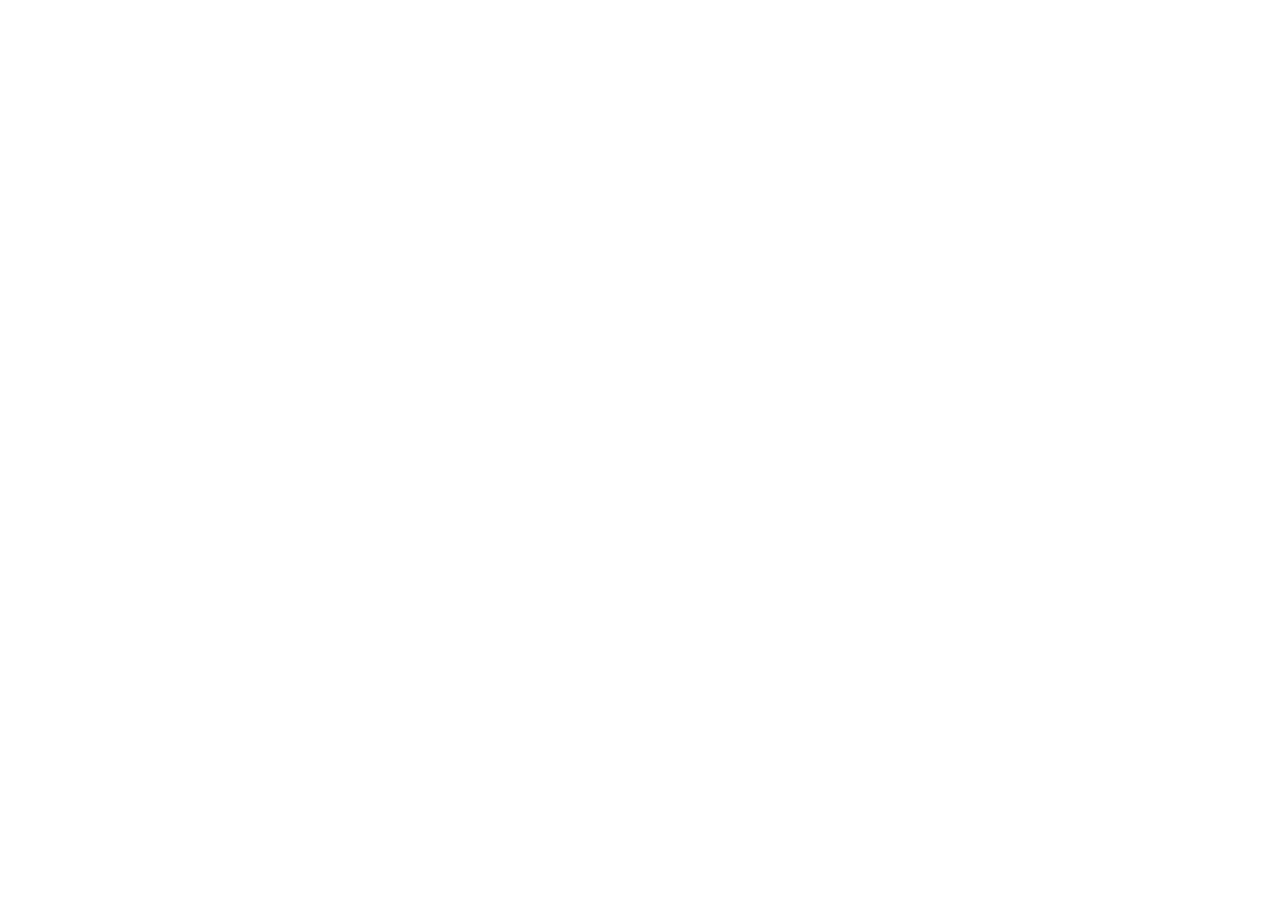
==== index.html @ 048d85ec "Arquivo index criado" ====
<!DOCTYPE html>
<html lang="pt-br">
<head>
    <meta charset="UTF-8">
    <meta name="viewport" content="width=device-width, initial-scale=1.0">
    <title>Barbearia</title>
</head>
<body>
    
</body>
</html>
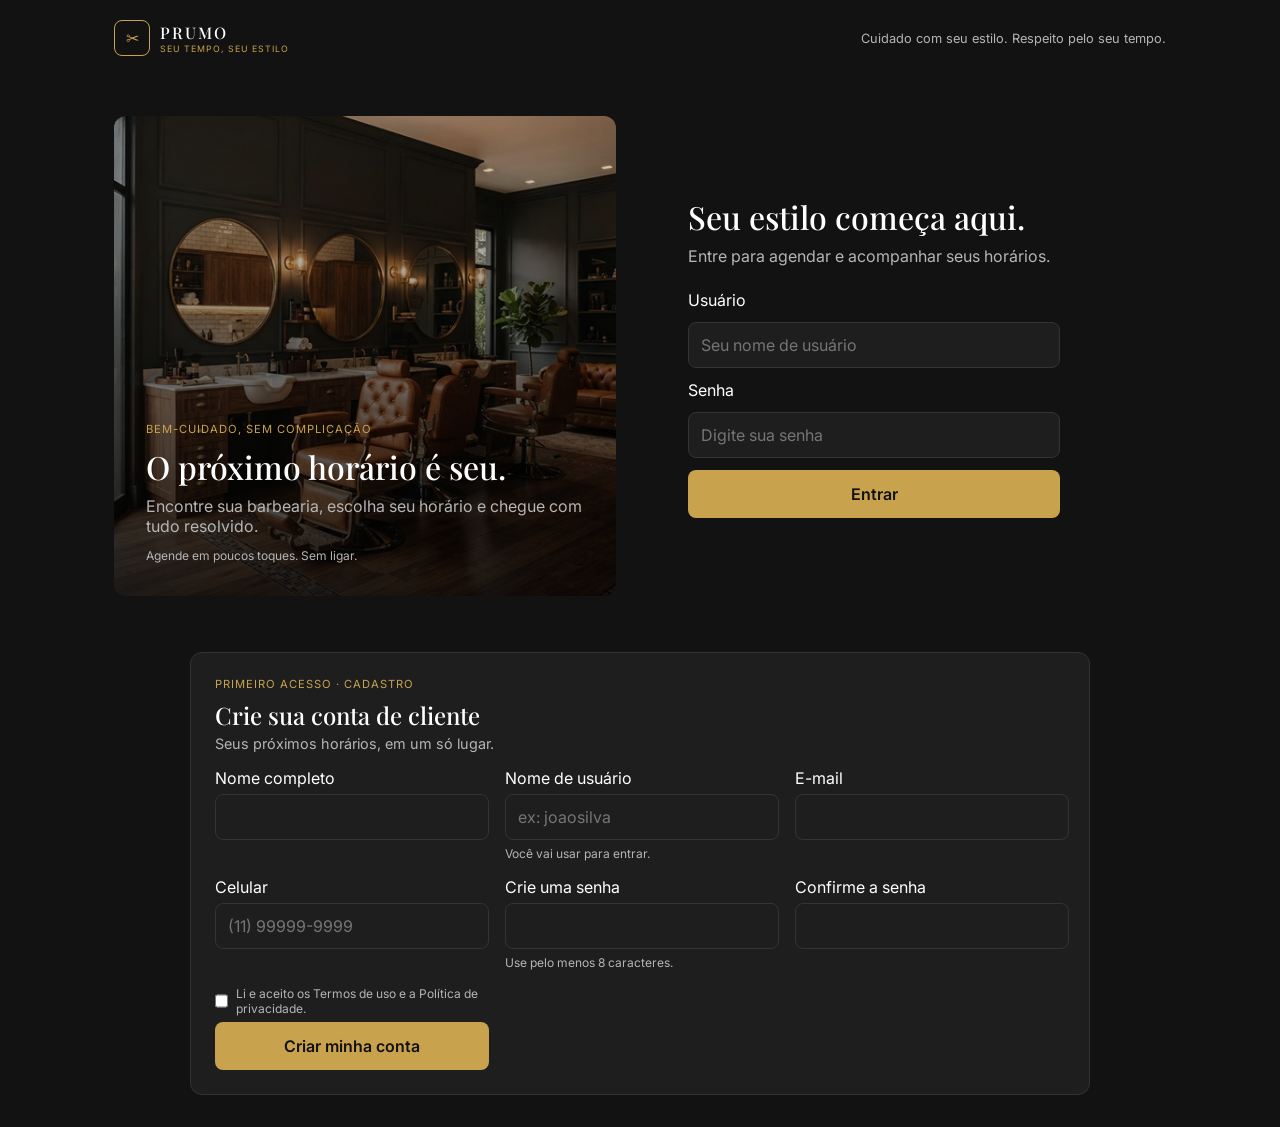
==== commit 2a8a2a4c: "Move o login para a raiz e leva o cliente direto ao agendamento O index.html saiu de frontend/ para " ====
--- a/index.html
+++ b/index.html
@@ -1,11 +1,123 @@
-<!DOCTYPE html>
-<html lang="pt-br">
-<head>
-    <meta charset="UTF-8">
-    <meta name="viewport" content="width=device-width, initial-scale=1.0">
-    <title>Barbearia</title>
-</head>
-<body>
-    
-</body>
-</html>+<!doctype html>
+<html lang="pt-BR">
+  <head>
+    <meta name="api-url" content="">
+    <meta charset="UTF-8" />
+    <meta name="viewport" content="width=device-width, initial-scale=1.0" />
+    <title>Prumo | Entrar</title>
+    <link rel="preconnect" href="https://fonts.googleapis.com" />
+    <link rel="preconnect" href="https://fonts.gstatic.com" crossorigin />
+    <link
+      href="https://fonts.googleapis.com/css2?family=Inter:wght@400;500;600&family=Playfair+Display:wght@500;600&display=swap"
+      rel="stylesheet"
+    />
+    <link rel="stylesheet" href="frontend/css/login.css" />
+  </head>
+  <body>
+    <header class="navbar">
+      <div class="logo">
+        <span class="logo-icone">✂</span>
+        <div class="logo-texto">
+          <strong>PRUMO</strong>
+          <small>SEU TEMPO, SEU ESTILO</small>
+        </div>
+      </div>
+
+      <p class="navbar-frase">
+        Cuidado com seu estilo. Respeito pelo seu tempo.
+      </p>
+    </header>
+    <div class="tela-login">
+      <aside class="destaque">
+        <div class="destaque-texto">
+          <span class="destaque-etiqueta">BEM-CUIDADO, SEM COMPLICAÇÃO</span>
+          <h2>O próximo horário é seu.</h2>
+          <p>
+            Encontre sua barbearia, escolha seu horário e chegue com tudo
+            resolvido.
+          </p>
+          <small>Agende em poucos toques. Sem ligar.</small>
+        </div>
+      </aside>
+
+      <main class="login">
+        <h1>Seu estilo começa aqui.</h1>
+        <p>Entre para agendar e acompanhar seus horários.</p>
+        <form id="form-login">
+          <label for="usuario">Usuário</label>
+          <input
+            type="text"
+            id="usuario"
+            placeholder="Seu nome de usuário"
+            autocomplete="username"
+            required
+          />
+          <label for="senha">Senha</label>
+          <input
+            type="password"
+            id="senha"
+            placeholder="Digite sua senha"
+            required
+          />
+          <button type="submit" class="btn-entrar">Entrar</button>
+        </form>
+      </main>
+    </div>
+
+    <section class="cadastro" id="cadastro">
+      <p class="etiqueta">PRIMEIRO ACESSO · CADASTRO</p>
+      <h2>Crie sua conta de cliente</h2>
+      <p class="subtitulo">Seus próximos horários, em um só lugar.</p>
+
+      <form id="form-cadastro" class="grade">
+        <div class="campo">
+          <label for="nome">Nome completo</label>
+          <input type="text" id="nome" required />
+        </div>
+
+        <div class="campo">
+          <label for="username-cad">Nome de usuário</label>
+          <input type="text" id="username-cad" placeholder="ex: joaosilva" required />
+          <small>Você vai usar para entrar.</small>
+        </div>
+
+        <div class="campo">
+          <label for="email-cad">E-mail</label>
+          <input type="email" id="email-cad" required />
+        </div>
+
+        <div class="campo">
+          <label for="celular">Celular</label>
+          <input
+            type="tel"
+            id="celular"
+            placeholder="(11) 99999-9999"
+            required
+          />
+        </div>
+
+        <div class="campo">
+          <label for="senha-cad">Crie uma senha</label>
+          <input type="password" id="senha-cad" minlength="8" required />
+          <small>Use pelo menos 8 caracteres.</small>
+        </div>
+
+        <div class="campo">
+          <label for="confirmar">Confirme a senha</label>
+          <input type="password" id="confirmar" required />
+        </div>
+
+        <div class="campo">
+          <label class="termos">
+            <input type="checkbox" required />
+            Li e aceito os Termos de uso e a Política de privacidade.
+          </label>
+          <button type="submit" class="btn-entrar">Criar minha conta</button>
+        </div>
+      </form>
+    </section>
+
+    <script src="frontend/js/api.js"></script>
+    <script src="frontend/js/login.js"></script>
+  </body>
+</html>
--- a/frontend/css/login.css
+++ b/frontend/css/login.css
@@ -0,0 +1,305 @@
+:root {
+  --fundo: #121212;
+  --superficie: #1e1e1e;
+  --borda: #333333;
+  --dourado: #c9a24d;
+  --texto: #ffffff;
+  --texto-suave: #b5b5b5;
+}
+
+* {
+  box-sizing: border-box;
+  margin: 0;
+  padding: 0;
+}
+
+button,
+input {
+  font-family: inherit;
+  font-size: inherit;
+}
+
+body {
+  background: var(--fundo);
+  color: var(--texto);
+  font-family: "Inter", sans-serif;
+  min-height: 100vh;
+  display: flex;
+  flex-direction: column;
+  align-items: center;
+  justify-content: flex-start;
+}
+
+/* Navbar */
+.navbar {
+  display: flex;
+  justify-content: space-between;
+  align-items: center;
+  width: 100%;
+  max-width: 1100px;
+  padding: 20px 24px;
+}
+
+.logo {
+  display: flex;
+  align-items: center;
+  gap: 10px;
+}
+
+.logo-icone {
+  display: flex;
+  align-items: center;
+  justify-content: center;
+  width: 36px;
+  height: 36px;
+  color: var(--dourado);
+  border: 1px solid var(--dourado);
+  border-radius: 8px;
+}
+
+.logo-texto {
+  display: flex;
+  flex-direction: column;
+}
+
+.logo-texto strong {
+  font-family: "Playfair Display", serif;
+  font-weight: 500;
+  letter-spacing: 2px;
+}
+
+.logo-texto small {
+  color: var(--dourado);
+  font-size: 0.55rem;
+  letter-spacing: 1px;
+}
+
+.navbar-frase {
+  color: var(--texto-suave);
+  font-size: 0.8rem;
+}
+
+/* Celular: esconde a frase para não apertar */
+@media (max-width: 768px) {
+  .navbar-frase {
+    display: none;
+  }
+}
+
+/* Layout em duas colunas */
+.tela-login {
+  display: grid;
+  grid-template-columns: 1fr 1fr;
+  gap: 48px;
+  align-items: center;
+  width: 100%;
+  max-width: 1100px;
+  padding: 24px;
+  margin-top: 16px;
+}
+
+.destaque {
+  display: flex;
+  align-items: flex-end;
+  min-height: 480px;
+  padding: 32px;
+  border-radius: 12px;
+  background:
+    linear-gradient(to top, rgba(0, 0, 0, 0.85), rgba(0, 0, 0, 0.1)),
+    url("../assets/img/barbearia.jpg") center / cover no-repeat;
+}
+
+.destaque-etiqueta {
+  color: var(--dourado);
+  font-size: 0.7rem;
+  letter-spacing: 1px;
+}
+
+.destaque h2 {
+  font-family: "Playfair Display", serif;
+  font-size: 2rem;
+  font-weight: 500;
+  margin: 8px 0;
+}
+
+.destaque p {
+  color: var(--texto-suave);
+  margin-bottom: 8px;
+}
+
+.destaque small {
+  color: var(--texto-suave);
+  font-size: 0.75rem;
+}
+
+/* Login */
+.login {
+  width: 100%;
+  max-width: 420px;
+  padding: 24px;
+}
+
+h1 {
+  font-family: "Playfair Display", serif;
+  font-weight: 500;
+  margin-bottom: 8px;
+}
+
+.cadastro h2 {
+  font-family: "Playfair Display", serif;
+  font-weight: 500;
+  margin-bottom: 4px;
+}
+
+.cadastro .subtitulo {
+  color: var(--texto-suave);
+  font-size: 0.9rem;
+}
+
+.login > p {
+  color: var(--texto-suave);
+  margin-bottom: 24px;
+}
+
+form {
+  display: flex;
+  flex-direction: column;
+  gap: 12px;
+}
+
+/* Seletor de perfil */
+.seletor {
+  display: flex;
+  background: var(--superficie);
+  border-radius: 10px;
+  padding: 4px;
+}
+
+.opcao {
+  flex: 1;
+  padding: 10px;
+  background: transparent;
+  color: var(--texto-suave);
+  border: none;
+  border-radius: 8px;
+  cursor: pointer;
+}
+
+.opcao.ativo {
+  background: #2a2a2a;
+  color: var(--dourado);
+}
+
+/* Campos */
+input {
+  padding: 12px;
+  background: var(--superficie);
+  color: var(--texto);
+  border-radius: 8px;
+  border: 1px solid var(--borda);
+}
+
+input:focus {
+  outline: none;
+  border-color: var(--dourado);
+}
+
+input[type="checkbox"] {
+  width: auto;
+  padding: 0;
+  accent-color: var(--dourado);
+}
+
+/* Botões */
+.btn-entrar {
+  padding: 14px;
+  background: var(--dourado);
+  color: #121212;
+  font-weight: 600;
+  border: none;
+  border-radius: 8px;
+  cursor: pointer;
+}
+
+.btn-criar {
+  padding: 14px;
+  text-align: center;
+  color: var(--texto);
+  text-decoration: none;
+  background: var(--superficie);
+  border: 1px solid var(--borda);
+  border-radius: 8px;
+  cursor: pointer;
+}
+
+/* Criar sua conta de cliente */
+.cadastro {
+  width: 100%;
+  max-width: 900px;
+  margin: 32px auto;
+  padding: 24px;
+  background: var(--superficie);
+  border: 1px solid var(--borda);
+  border-radius: 12px;
+}
+
+.cadastro .etiqueta {
+  color: var(--dourado);
+  font-size: 0.7rem;
+  letter-spacing: 1px;
+  margin-bottom: 8px;
+}
+
+.cadastro h2 {
+  font-family: "Playfair Display", serif;
+  font-weight: 500;
+}
+
+.grade {
+  display: grid;
+  grid-template-columns: repeat(3, 1fr);
+  gap: 16px;
+  margin-top: 16px;
+}
+
+.campo {
+  display: flex;
+  flex-direction: column;
+  gap: 6px;
+}
+
+.campo small {
+  color: var(--texto-suave);
+  font-size: 0.75rem;
+}
+
+.termos {
+  display: flex;
+  gap: 8px;
+  font-size: 0.75rem;
+  color: var(--texto-suave);
+}
+
+input:-webkit-autofill,
+input:-webkit-autofill:hover,
+input:-webkit-autofill:focus {
+  -webkit-text-fill-color: var(--texto);
+  -webkit-box-shadow: 0 0 0 1000px var(--superficie) inset;
+  caret-color: var(--texto);
+}
+
+/* Celular: tudo em uma coluna */
+@media (max-width: 768px) {
+  .tela-login {
+    grid-template-columns: 1fr;
+    gap: 24px;
+  }
+
+  .destaque {
+    min-height: 260px;
+  }
+
+  .grade {
+    grid-template-columns: 1fr;
+  }
+}
